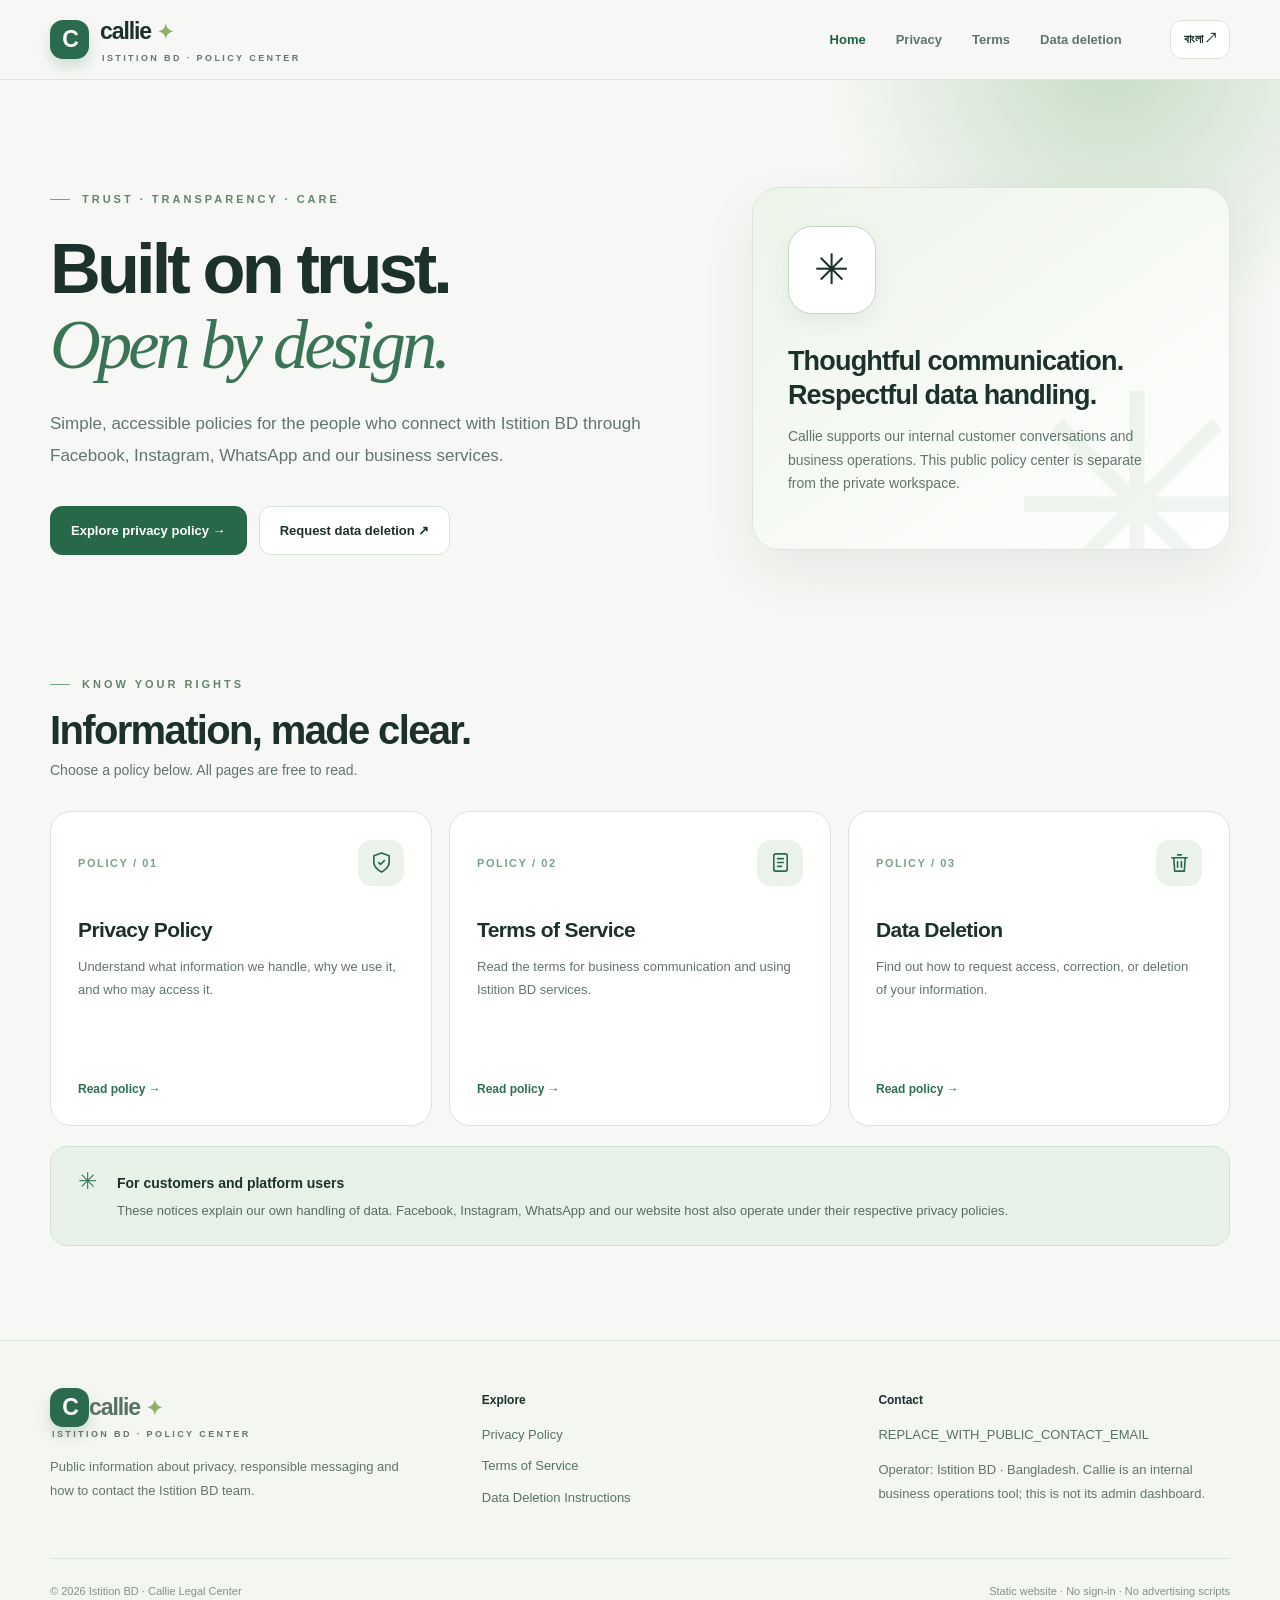
==== index.html @ 5e7e5abc "Publish Callie legal website" ====
<!DOCTYPE html>
<html lang="en">
<head>
<meta charset="utf-8"><meta name="viewport" content="width=device-width,initial-scale=1">
<title>Policies &amp; trust | Callie · Istition BD</title>
<meta name="description" content="Privacy policy, terms of service and data deletion instructions for Callie by Istition BD.">
<meta name="robots" content="index,follow"><meta name="color-scheme" content="light">
<link rel="icon" type="image/svg+xml" href="assets/favicon.svg">
<link rel="stylesheet" href="assets/styles.css">
<script defer src="assets/site.js"></script>
</head>
<body>
<a class="skip" href="#main">Skip to main content</a>
<header class="nav-wrap"><div class="container"><nav class="nav" aria-label="Main navigation">
<a class="brand" href="index.html" aria-label="Callie legal center home"><span class="brand-mark">C</span><span><span class="brand-text">callie <span class="brand-spark">✦</span></span><span class="brand-sub">ISTITION BD · POLICY CENTER</span></span></a>
<div class="nav-links" id="main-menu" data-mobile-links><a href="index.html" class="active" aria-current=page><span data-lang-content="en" lang="en" class="">Home</span><span data-lang-content="bn" lang="bn" class="" hidden>হোম</span></a><a href="privacy-policy/" class="" ><span data-lang-content="en" lang="en" class="">Privacy</span><span data-lang-content="bn" lang="bn" class="" hidden>গোপনীয়তা</span></a><a href="terms-of-service/" class="" ><span data-lang-content="en" lang="en" class="">Terms</span><span data-lang-content="bn" lang="bn" class="" hidden>শর্তাবলি</span></a><a href="data-deletion/" class="" ><span data-lang-content="en" lang="en" class="">Data deletion</span><span data-lang-content="bn" lang="bn" class="" hidden>ডেটা মুছে ফেলা</span></a></div>
<div class="nav-actions"><button class="lang-toggle" type="button" data-lang-switch aria-label="Read this site in Bangla">বাংলা ↗</button>
<button class="mobile-toggle" type="button" data-mobile-toggle aria-expanded="false" aria-controls="main-menu" aria-label="Toggle navigation"><svg viewBox="0 0 24 24" fill="none" stroke="currentColor" stroke-width="2" stroke-linecap="round"><path d="M4 7h16M4 12h16M4 17h16"/></svg></button></div>
</nav></div></header>
<main id="main"><section class="hero"><div class="container hero-grid"><div><span class="eyebrow">TRUST · TRANSPARENCY · CARE</span>
<div data-lang-content="en" lang="en" class=""><h1>Built on trust.<br><span class="accent">Open by design.</span></h1><p class="lead">Simple, accessible policies for the people who connect with Istition BD through Facebook, Instagram, WhatsApp and our business services.</p></div><div data-lang-content="bn" lang="bn" class="" hidden><h1>আস্থার ভিত্তিতে।<br><span class="accent">স্বচ্ছতায় এগিয়ে।</span></h1><p class="lead">Facebook, Instagram, WhatsApp এবং আমাদের সেবার মাধ্যমে Istition BD-এর সঙ্গে যোগাযোগকারীদের জন্য সহজ ও প্রকাশ্য নীতিমালা।</p></div>
<div class="cta-row"><a class="btn" href="privacy-policy/"><span data-lang-content="en" lang="en" class="">Explore privacy policy →</span><span data-lang-content="bn" lang="bn" class="" hidden>গোপনীয়তা নীতি পড়ুন →</span></a><a class="btn secondary" href="data-deletion/"><span data-lang-content="en" lang="en" class="">Request data deletion ↗</span><span data-lang-content="bn" lang="bn" class="" hidden>তথ্য মুছতে অনুরোধ ↗</span></a></div></div>
<div class="trust-card"><div class="trust-ring" aria-hidden="true">✳</div><div data-lang-content="en" lang="en" class=""><h2>Thoughtful communication.<br>Respectful data handling.</h2><p>Callie supports our internal customer conversations and business operations. This public policy center is separate from the private workspace.</p></div><div data-lang-content="bn" lang="bn" class="" hidden><h2>যত্নশীল যোগাযোগ।<br>দায়িত্বশীল তথ্য ব্যবস্থাপনা।</h2><p>Callie আমাদের অভ্যন্তরীণ Customer Conversation ও Business Operations পরিচালনায় সহায়তা করে। এই পাবলিক নীতিমালা সাইটটি ব্যক্তিগত Workspace থেকে আলাদা।</p></div></div></div></section>
<section class="section"><div class="container"><div class="section-header"><div><span class="eyebrow">KNOW YOUR RIGHTS</span><div data-lang-content="en" lang="en" class=""><h2>Information, made clear.</h2><p>Choose a policy below. All pages are free to read.</p></div><div data-lang-content="bn" lang="bn" class="" hidden><h2>সহজে জানুন প্রয়োজনীয় তথ্য।</h2><p>নিচে যেকোনো নীতি বেছে নিন। সব পৃষ্ঠা বিনামূল্যে পড়তে পারবেন।</div></div></div><div class="card-grid"><a class="policy-card" href="privacy-policy/"><div class="card-top"><span class="card-number">POLICY / 01</span><span class="card-icon"><svg viewBox="0 0 24 24" fill="none" stroke="currentColor" stroke-width="1.7" stroke-linecap="round" stroke-linejoin="round" aria-hidden="true"><path d="M12 22s8-4 8-10V5l-8-3-8 3v7c0 6 8 10 8 10Z"/><path d="m9 12 2 2 4-4"/></svg></span></div><h3><span data-lang-content="en" lang="en" class="">Privacy Policy</span><span data-lang-content="bn" lang="bn" class="" hidden>গোপনীয়তা নীতি</span></h3><p><span data-lang-content="en" lang="en" class="">Understand what information we handle, why we use it, and who may access it.</span><span data-lang-content="bn" lang="bn" class="" hidden>আমরা কী তথ্য ব্যবহার করি, কেন করি এবং কারা দেখতে পারে—সব জানুন।</span></p><span class="card-arrow"><span data-lang-content="en" lang="en" class="">Read policy →</span><span data-lang-content="bn" lang="bn" class="" hidden>বিস্তারিত পড়ুন →</span></span></a><a class="policy-card" href="terms-of-service/"><div class="card-top"><span class="card-number">POLICY / 02</span><span class="card-icon"><svg viewBox="0 0 24 24" fill="none" stroke="currentColor" stroke-width="1.7" stroke-linecap="round" stroke-linejoin="round" aria-hidden="true"><rect x="5" y="3" width="14" height="18" rx="2"/><path d="M9 8h6M9 12h6M9 16h4"/></svg></span></div><h3><span data-lang-content="en" lang="en" class="">Terms of Service</span><span data-lang-content="bn" lang="bn" class="" hidden>সেবার শর্তাবলি</span></h3><p><span data-lang-content="en" lang="en" class="">Read the terms for business communication and using Istition BD services.</span><span data-lang-content="bn" lang="bn" class="" hidden>Istition BD-এর সেবা ও ব্যবসায়িক যোগাযোগের শর্ত জানুন।</span></p><span class="card-arrow"><span data-lang-content="en" lang="en" class="">Read policy →</span><span data-lang-content="bn" lang="bn" class="" hidden>বিস্তারিত পড়ুন →</span></span></a><a class="policy-card" href="data-deletion/"><div class="card-top"><span class="card-number">POLICY / 03</span><span class="card-icon"><svg viewBox="0 0 24 24" fill="none" stroke="currentColor" stroke-width="1.7" stroke-linecap="round" stroke-linejoin="round" aria-hidden="true"><path d="M4 7h16M10 4h4M6 7l1 14h10l1-14M10 11v6M14 11v6"/></svg></span></div><h3><span data-lang-content="en" lang="en" class="">Data Deletion</span><span data-lang-content="bn" lang="bn" class="" hidden>ডেটা মুছে ফেলা</span></h3><p><span data-lang-content="en" lang="en" class="">Find out how to request access, correction, or deletion of your information.</span><span data-lang-content="bn" lang="bn" class="" hidden>নিজের তথ্য দেখা, সংশোধন বা মুছে ফেলার অনুরোধ করার উপায় জানুন।</span></p><span class="card-arrow"><span data-lang-content="en" lang="en" class="">Read policy →</span><span data-lang-content="bn" lang="bn" class="" hidden>বিস্তারিত পড়ুন →</span></span></a></div>
<div class="note-strip"><span class="note-symbol" aria-hidden="true">✳</span><div><div data-lang-content="en" lang="en" class=""><strong>For customers and platform users</strong><p>These notices explain our own handling of data. Facebook, Instagram, WhatsApp and our website host also operate under their respective privacy policies.</p></div><div data-lang-content="bn" lang="bn" class="" hidden><strong>গ্রাহক ও প্ল্যাটফর্ম ব্যবহারকারীদের জন্য</strong><p>এই নীতিগুলো আমাদের নিজস্ব ডেটা ব্যবস্থাপনা ব্যাখ্যা করে। Facebook, Instagram, WhatsApp এবং ওয়েব হোস্টের নিজস্ব গোপনীয়তা নীতি আলাদাভাবে প্রযোজ্য।</p></div></div></div></div></section></main>
<footer class="footer"><div class="container"><div class="footer-grid">
    <div><a class="brand" href="index.html"><span class="brand-mark">C</span><span><span class="brand-text">callie <span class="brand-spark">✦</span></span><span class="brand-sub">ISTITION BD · POLICY CENTER</span></span></a><p><span data-lang-content="en" lang="en" class="">Public information about privacy, responsible messaging and how to contact the Istition BD team.</span><span data-lang-content="bn" lang="bn" class="" hidden>গোপনীয়তা, দায়িত্বশীল যোগাযোগ এবং Istition BD টিমের সঙ্গে যোগাযোগের প্রকাশ্য তথ্য।</span></p></div>
    <div><h3><span data-lang-content="en" lang="en" class="">Explore</span><span data-lang-content="bn" lang="bn" class="" hidden>দেখুন</span></h3><a href="privacy-policy/">Privacy Policy</a><a href="terms-of-service/">Terms of Service</a><a href="data-deletion/">Data Deletion Instructions</a></div>
    <div><h3><span data-lang-content="en" lang="en" class="">Contact</span><span data-lang-content="bn" lang="bn" class="" hidden>যোগাযোগ</span></h3><a href="mailto:REPLACE_WITH_PUBLIC_CONTACT_EMAIL">REPLACE_WITH_PUBLIC_CONTACT_EMAIL</a><p><span data-lang-content="en" lang="en" class="">Operator: Istition BD · Bangladesh. Callie is an internal business operations tool; this is not its admin dashboard.</span><span data-lang-content="bn" lang="bn" class="" hidden>পরিচালনাকারী: Istition BD · বাংলাদেশ। Callie একটি অভ্যন্তরীণ বিজনেস টুল; এটি তার অ্যাডমিন ড্যাশবোর্ড নয়।</span></p></div>
    </div><div class="footer-bottom"><span>© 2026 Istition BD · Callie Legal Center</span><span><span data-lang-content="en" lang="en" class="">Static website · No sign-in · No advertising scripts</span><span data-lang-content="bn" lang="bn" class="" hidden>স্ট্যাটিক ওয়েবসাইট · লগইন নেই · বিজ্ঞাপনের স্ক্রিপ্ট নেই</span></span></div></div></footer>
</body></html>
---- assets/styles.css ----
/* Callie Legal — static, no analytics, no external dependencies */
:root{--bg:#f7f8f5;--surface:#ffffff;--surface-2:#eef2ec;--ink:#1c302c;--muted:#62756c;--green:#276849;--green-2:#397655;--stroke:#dbe5dc;--focus:#286b4b;--shadow:0 22px 55px rgba(20,48,30,.075);--radius:20px}
*{box-sizing:border-box}
html{scroll-behavior:smooth;scroll-padding-top:108px}
body{margin:0;color:var(--ink);background:var(--bg);font-family:Inter,'Segoe UI',Arial,'Noto Sans Bengali','Nirmala UI',sans-serif;line-height:1.65;-webkit-font-smoothing:antialiased}
button,a{font:inherit} a{color:var(--green);text-underline-offset:4px}a:hover{color:#164c34}a:focus-visible,button:focus-visible{outline:3px solid var(--focus);outline-offset:4px;border-radius:5px}
.skip{position:absolute;z-index:30;transform:translateY(-160%);background:#fff;color:var(--ink);padding:12px 22px;left:20px;top:12px}.skip:focus{transform:none}
.nav-wrap{position:sticky;top:0;z-index:20;background:rgba(247,248,245,.94);backdrop-filter:blur(18px);border-bottom:1px solid var(--stroke)}
.container{width:min(1180px,calc(100% - 72px));margin:0 auto}
.nav{height:79px;display:flex;align-items:center;gap:18px;justify-content:space-between}
.brand{display:inline-flex;gap:11px;align-items:center;text-decoration:none;color:var(--ink)}
.brand-mark{display:inline-grid;place-items:center;width:39px;height:39px;background:#2a6b4e;border-radius:13px;color:#fff;font-size:23px;font-weight:800;line-height:1;letter-spacing:-2px;box-shadow:0 8px 14px rgba(23,90,59,.17)}
.brand-text{font-size:23px;font-weight:800;letter-spacing:-1.1px}.brand-spark{color:#92ae68;font-size:20px;margin-left:1px}
.brand-sub{font-weight:650;font-size:9px;letter-spacing:2.4px;color:#64786d;margin-left:2px;display:block;text-transform:uppercase}
.nav-links{display:flex;align-items:center;gap:30px;margin-left:auto}
.nav-links a{font-size:13px;font-weight:700;text-decoration:none;color:#5f756a;transition:color .18s}.nav-links a:hover,.nav-links a.active{color:#1a6444}
.nav-actions{display:flex;align-items:center;gap:10px;margin-left:30px}
.lang-toggle{background:#fff;border:1px solid var(--stroke);border-radius:12px;padding:9px 13px;font-size:12px;font-weight:750;color:var(--ink);cursor:pointer;white-space:nowrap}
.lang-toggle:hover{background:#eef6f0}.mobile-toggle{display:none;border:1px solid var(--stroke);border-radius:10px;width:42px;height:42px;background:#fff;align-items:center;justify-content:center;cursor:pointer}
.mobile-toggle svg{width:19px;height:19px}
.eyebrow{font-size:11px;letter-spacing:3px;color:#64836d;text-transform:uppercase;font-weight:850;display:inline-flex;align-items:center;gap:12px}
.eyebrow:before{content:'';width:20px;height:1px;background:#75a584}
.hero{position:relative;padding:102px 0 90px;overflow:hidden}
.hero:before{content:'';position:absolute;width:580px;height:580px;border-radius:50%;top:-315px;right:-120px;background:radial-gradient(circle,#c7ddc6 0%,rgba(199,221,198,0) 70%);pointer-events:none}
.hero-grid{position:relative;display:grid;grid-template-columns:1.15fr .85fr;gap:55px;align-items:center}
.hero h1{font-size:clamp(43px,5.5vw,79px);line-height:1.075;letter-spacing:-3.9px;max-width:760px;margin:22px 0 25px;font-weight:750}
.hero h1 .accent{font-family:Georgia,'Times New Roman',serif;font-weight:500;font-style:italic;color:#397455}
.hero .lead{font-size:17px;color:var(--muted);max-width:620px;margin:0 0 33px;line-height:1.9}
.cta-row{display:flex;flex-wrap:wrap;gap:12px;align-items:center}
.btn{border:1px solid var(--green);display:inline-flex;align-items:center;gap:12px;background:var(--green);color:#fff;border-radius:12px;padding:13px 20px;text-decoration:none;font-size:13px;font-weight:750;transition:transform .18s,box-shadow .18s}.btn:hover{color:#fff;transform:translateY(-1px);box-shadow:0 10px 24px rgba(22,100,61,.16)}
.btn.secondary{background:#fff;color:var(--ink);border-color:#d6e3d9}.btn.secondary:hover{color:var(--ink)}
.trust-card{position:relative;border:1px solid #dbe7dc;background:linear-gradient(145deg,#edf4e9,#fff);border-radius:27px;padding:38px 35px;box-shadow:var(--shadow);min-height:363px;overflow:hidden}
.trust-card:before{content:'✳';font-size:310px;line-height:1;color:rgba(58,115,78,.068);position:absolute;right:-38px;bottom:-116px}
.trust-ring{width:88px;height:88px;border:1px solid #c5d7c7;background:#fff;border-radius:24px;display:grid;place-items:center;font-size:42px;margin-bottom:31px;box-shadow:0 8px 20px rgba(60,87,64,.07)}
.trust-card h2{font-size:27px;line-height:1.25;letter-spacing:-.8px;margin:0 0 13px;position:relative}.trust-card p{color:var(--muted);max-width:360px;font-size:14px;margin:0;position:relative}
.section{padding:22px 0 94px}.section-header{display:flex;align-items:end;justify-content:space-between;gap:20px;margin-bottom:29px}
.section-header h2{font-size:clamp(27px,3.5vw,40px);letter-spacing:-1.65px;line-height:1.2;margin:12px 0 5px}.section-header p{margin:0;color:var(--muted);font-size:14px;max-width:460px}
.card-grid{display:grid;grid-template-columns:repeat(3,1fr);gap:17px}
.policy-card{border:1px solid var(--stroke);border-radius:21px;background:#fff;padding:28px 27px 25px;text-decoration:none;color:var(--ink);display:flex;min-height:315px;flex-direction:column;transition:transform .2s,box-shadow .2s,border-color .2s;position:relative;overflow:hidden}
.policy-card:hover{color:var(--ink);transform:translateY(-5px);box-shadow:var(--shadow);border-color:#b7cbb9}
.card-top{display:flex;justify-content:space-between;align-items:center;margin-bottom:31px}.card-number{color:#7da08a;font-size:11px;letter-spacing:1.6px;font-weight:850}.card-icon{border-radius:14px;background:#eaf2ea;width:46px;height:46px;display:grid;place-items:center;color:#286b48}.card-icon svg{width:23px;height:23px}
.policy-card h3{font-size:21px;letter-spacing:-.6px;margin:0 0 12px;line-height:1.25}.policy-card p{color:var(--muted);font-size:13px;line-height:1.8;margin:0 0 24px}.card-arrow{font-size:12px;font-weight:750;color:#2d704f;margin-top:auto;display:flex;align-items:center;gap:9px}
.note-strip{background:#e8f1e8;border:1px solid #d0e0d0;border-radius:17px;padding:23px 27px;display:flex;gap:20px;align-items:start;margin-top:20px}.note-strip .note-symbol{font-size:23px;line-height:1;color:#397c54}.note-strip strong{font-size:14px}.note-strip p{font-size:13px;color:#576c60;margin:4px 0 0;line-height:1.7}
.page-hero{padding:70px 0 43px}.page-hero h1{font-size:clamp(39px,5vw,64px);letter-spacing:-2.9px;line-height:1.1;margin:19px 0 15px}.page-hero p{font-size:16px;color:var(--muted);max-width:730px;margin:0;line-height:1.85}.meta-line{margin-top:24px;color:#7b8b80;font-size:12px;display:flex;flex-wrap:wrap;gap:12px;align-items:center}.meta-dot{width:4px;height:4px;border-radius:50%;background:#9bb29d}
.policy-layout{display:grid;grid-template-columns:250px minmax(0,1fr);gap:30px;align-items:start;padding-bottom:110px}
.toc{position:sticky;top:110px;background:#fff;border:1px solid var(--stroke);border-radius:20px;padding:23px 17px}
.toc h2{font-size:10px;color:#7a8c80;text-transform:uppercase;letter-spacing:2px;margin:0 0 16px;padding-left:10px}.toc a{display:block;font-size:12px;color:#64776a;text-decoration:none;font-weight:650;padding:10px 11px;border-radius:9px;line-height:1.5}.toc a:hover{background:#ecf3ee;color:#296c4b}.toc .toc-callout{border-top:1px solid var(--stroke);padding:19px 10px 0;margin-top:15px;font-size:12px;color:var(--muted);line-height:1.7}
.legal-content{background:#fff;border:1px solid var(--stroke);box-shadow:0 16px 42px rgba(18,47,29,.04);border-radius:24px;padding:14px 47px 32px;min-width:0}
.legal-section{padding:30px 0 31px;border-bottom:1px solid #e9eee8;scroll-margin-top:104px}.legal-section:last-child{border-bottom:0}
.section-kicker{font-size:11px;font-weight:850;color:#66916f;letter-spacing:1.8px;margin-bottom:6px}.legal-section h2{font-size:22px;line-height:1.35;letter-spacing:-.6px;margin:4px 0 16px}
.legal-section p,.legal-section li{font-size:14px;line-height:1.96;color:#51645a}
.legal-section p{margin:0 0 12px}.legal-section p:last-child{margin-bottom:0}.legal-section ul,.legal-section ol{margin:10px 0;padding-left:23px}.legal-section li+li{margin-top:8px}.legal-section a{word-break:break-word}
.contact-box{padding:22px 24px;background:#edf5ee;border:1px solid #d2e2d4;border-radius:13px;margin:17px 0;overflow-wrap:anywhere}.contact-box b{display:block;font-size:12px;margin-bottom:6px;color:#37644b}.contact-box a{font-size:16px;font-weight:750}
.footer{border-top:1px solid var(--stroke);padding:47px 0 28px;background:#f4f6f2}.footer-grid{display:grid;grid-template-columns:1.1fr 1fr 1fr;gap:45px;padding-bottom:39px}.footer h3{font-size:12px;margin:3px 0 13px}.footer a{display:block;text-decoration:none;color:#577364;font-size:13px;margin-bottom:10px;overflow-wrap:anywhere}.footer a:hover{color:#174d34}.footer p{font-size:13px;line-height:1.85;color:var(--muted);max-width:360px}.footer-bottom{border-top:1px solid var(--stroke);padding-top:23px;display:flex;justify-content:space-between;gap:15px;color:#839287;font-size:11px;flex-wrap:wrap}
[hidden]{display:none!important}
[lang='bn']{font-family:'Noto Sans Bengali','Nirmala UI','Hind Siliguri','Segoe UI',sans-serif}
[lang='bn'] h1,[lang='bn'] h2,[lang='bn'] h3{letter-spacing:-.5px}
@media(max-width:1050px){.container{width:min(100% - 48px,1050px)}.hero-grid{gap:20px}.trust-card{padding:29px}.footer-grid{gap:20px}}
@media(max-width:800px){.nav{height:69px}.nav-links{display:none;position:absolute;top:69px;left:0;right:0;background:#fff;border-bottom:1px solid var(--stroke);padding:18px 25px 24px;flex-direction:column;align-items:flex-start;gap:17px}.nav-links.open{display:flex}.nav-actions{margin-left:auto}.mobile-toggle{display:inline-flex}.hero{padding:64px 0 54px}.hero-grid{grid-template-columns:1fr}.hero h1{font-size:clamp(40px,7.5vw,60px);letter-spacing:-2.5px}.trust-card{min-height:260px}.section{padding-bottom:65px}.card-grid{grid-template-columns:1fr}.policy-card{min-height:225px}.card-top{margin-bottom:20px}.policy-layout{grid-template-columns:1fr}.toc{position:static}.toc nav{display:grid;grid-template-columns:repeat(2,1fr);gap:1px}.legal-content{padding:10px 28px 20px}.footer-grid{grid-template-columns:1fr 1fr}.footer-grid > div:first-child{grid-column:1/-1}}
@media(max-width:480px){.container{width:calc(100% - 32px)}.brand-text{font-size:20px}.brand-sub{font-size:8px;letter-spacing:1.6px}.brand-mark{width:36px;height:36px}.lang-toggle{padding:8px 10px}.hero{padding:54px 0 45px}.hero h1{font-size:42px}.hero .lead{font-size:15px}.trust-card{min-height:252px;padding:28px}.section-header{display:block}.page-hero{padding:45px 0 30px}.page-hero h1{font-size:42px}.toc nav{grid-template-columns:1fr}.legal-content{padding:3px 19px 17px}.legal-section{padding:25px 0}.legal-section h2{font-size:20px}.footer-grid{grid-template-columns:1fr}.footer-grid > div:first-child{grid-column:auto}.note-strip{padding:19px}}
@media(prefers-reduced-motion:reduce){html{scroll-behavior:auto}*,*:before,*:after{transition-duration:.01ms!important;animation-duration:.01ms!important}}
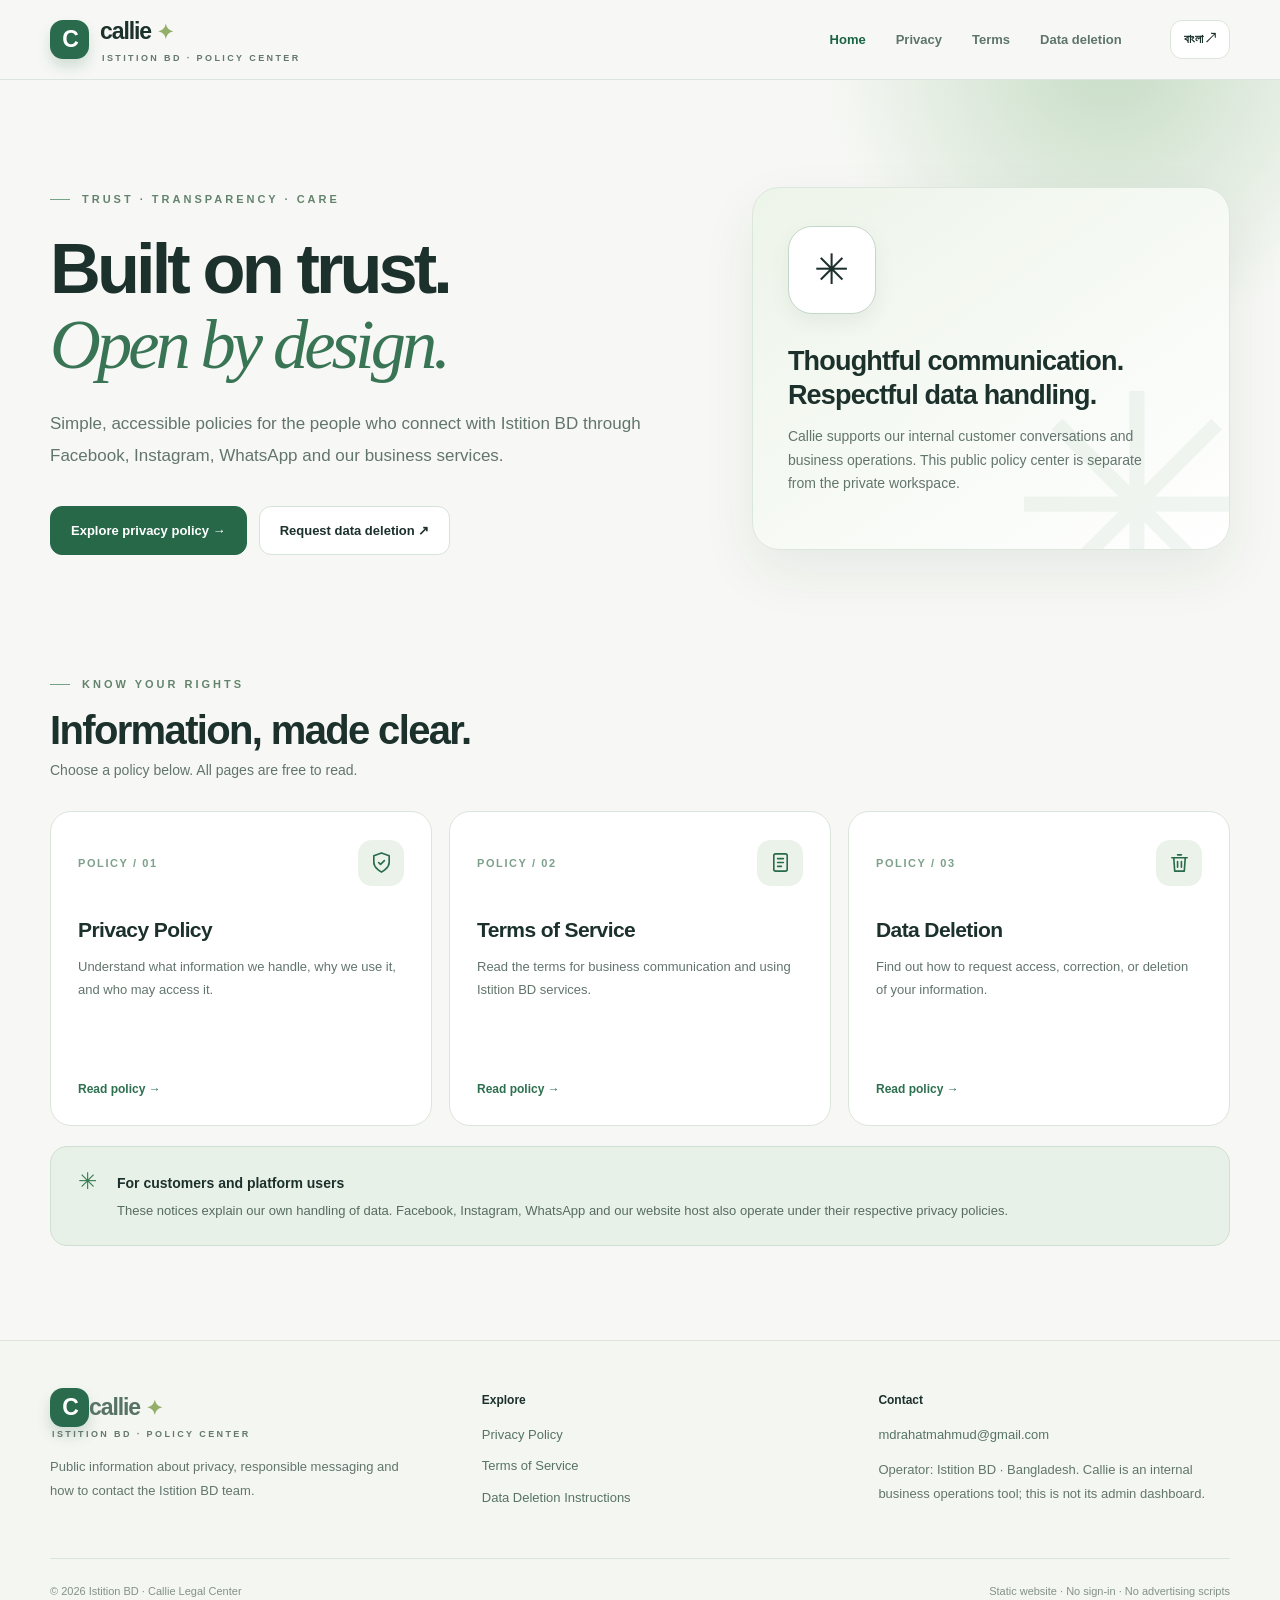
==== commit 49f933fc: "Set public Callie contact email in index.html" ====
--- a/index.html
+++ b/index.html
@@ -26,6 +26,6 @@
 <footer class="footer"><div class="container"><div class="footer-grid">
     <div><a class="brand" href="index.html"><span class="brand-mark">C</span><span><span class="brand-text">callie <span class="brand-spark">✦</span></span><span class="brand-sub">ISTITION BD · POLICY CENTER</span></span></a><p><span data-lang-content="en" lang="en" class="">Public information about privacy, responsible messaging and how to contact the Istition BD team.</span><span data-lang-content="bn" lang="bn" class="" hidden>গোপনীয়তা, দায়িত্বশীল যোগাযোগ এবং Istition BD টিমের সঙ্গে যোগাযোগের প্রকাশ্য তথ্য।</span></p></div>
     <div><h3><span data-lang-content="en" lang="en" class="">Explore</span><span data-lang-content="bn" lang="bn" class="" hidden>দেখুন</span></h3><a href="privacy-policy/">Privacy Policy</a><a href="terms-of-service/">Terms of Service</a><a href="data-deletion/">Data Deletion Instructions</a></div>
-    <div><h3><span data-lang-content="en" lang="en" class="">Contact</span><span data-lang-content="bn" lang="bn" class="" hidden>যোগাযোগ</span></h3><a href="mailto:REPLACE_WITH_PUBLIC_CONTACT_EMAIL">REPLACE_WITH_PUBLIC_CONTACT_EMAIL</a><p><span data-lang-content="en" lang="en" class="">Operator: Istition BD · Bangladesh. Callie is an internal business operations tool; this is not its admin dashboard.</span><span data-lang-content="bn" lang="bn" class="" hidden>পরিচালনাকারী: Istition BD · বাংলাদেশ। Callie একটি অভ্যন্তরীণ বিজনেস টুল; এটি তার অ্যাডমিন ড্যাশবোর্ড নয়।</span></p></div>
+    <div><h3><span data-lang-content="en" lang="en" class="">Contact</span><span data-lang-content="bn" lang="bn" class="" hidden>যোগাযোগ</span></h3><a href="mailto:mdrahatmahmud@gmail.com">mdrahatmahmud@gmail.com</a><p><span data-lang-content="en" lang="en" class="">Operator: Istition BD · Bangladesh. Callie is an internal business operations tool; this is not its admin dashboard.</span><span data-lang-content="bn" lang="bn" class="" hidden>পরিচালনাকারী: Istition BD · বাংলাদেশ। Callie একটি অভ্যন্তরীণ বিজনেস টুল; এটি তার অ্যাডমিন ড্যাশবোর্ড নয়।</span></p></div>
     </div><div class="footer-bottom"><span>© 2026 Istition BD · Callie Legal Center</span><span><span data-lang-content="en" lang="en" class="">Static website · No sign-in · No advertising scripts</span><span data-lang-content="bn" lang="bn" class="" hidden>স্ট্যাটিক ওয়েবসাইট · লগইন নেই · বিজ্ঞাপনের স্ক্রিপ্ট নেই</span></span></div></div></footer>
 </body></html>
